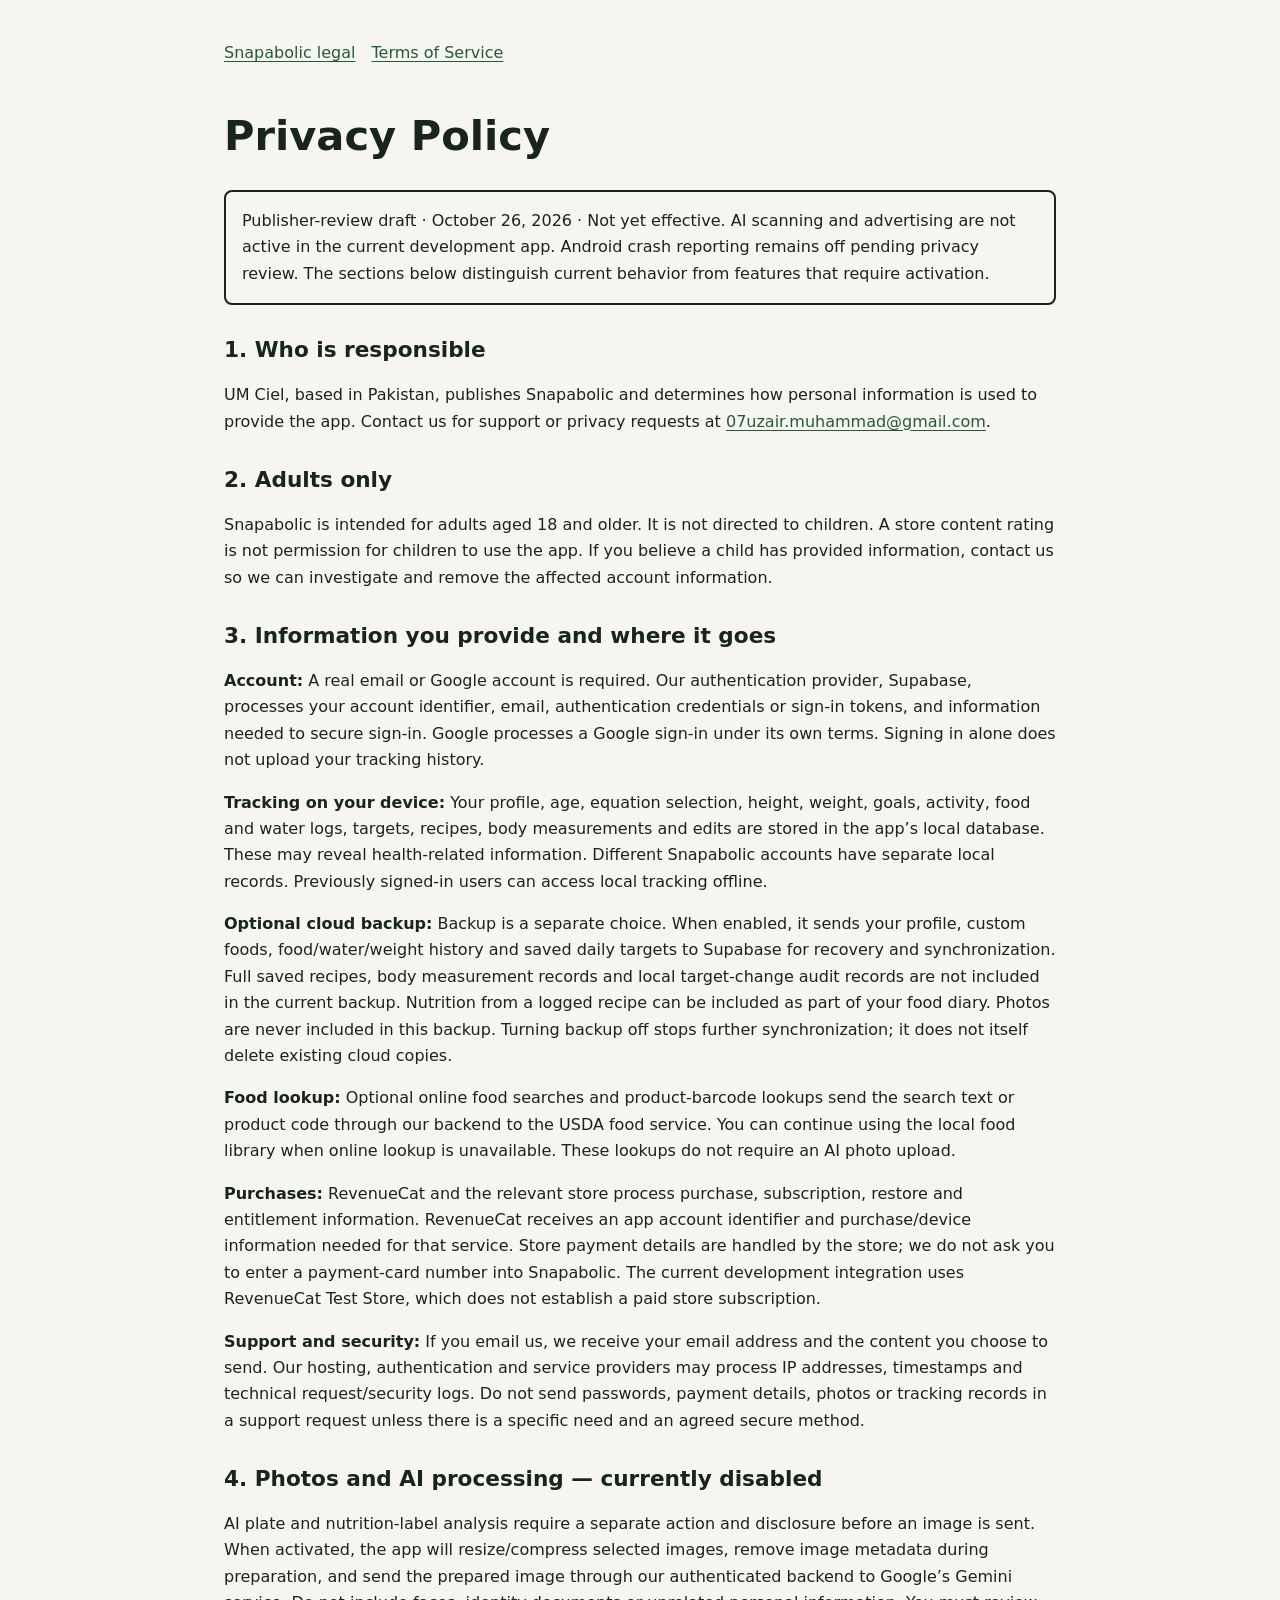
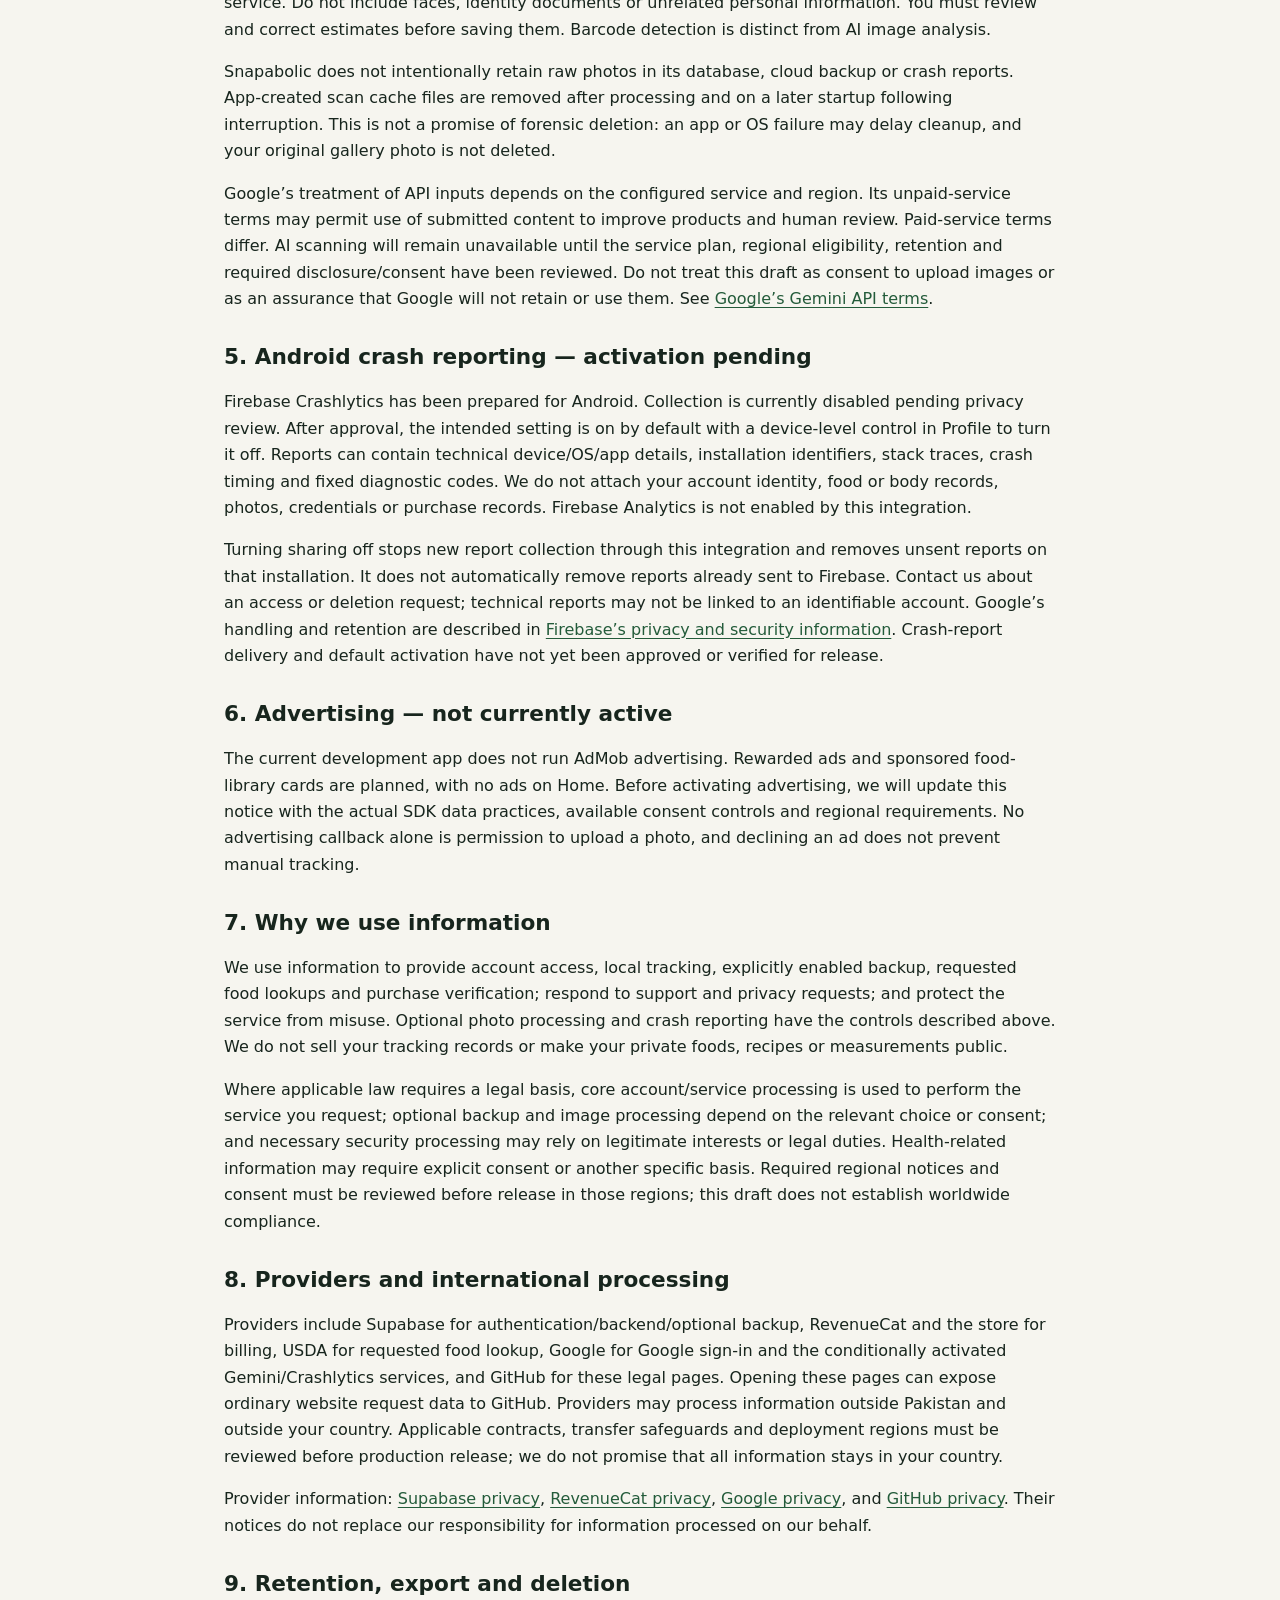
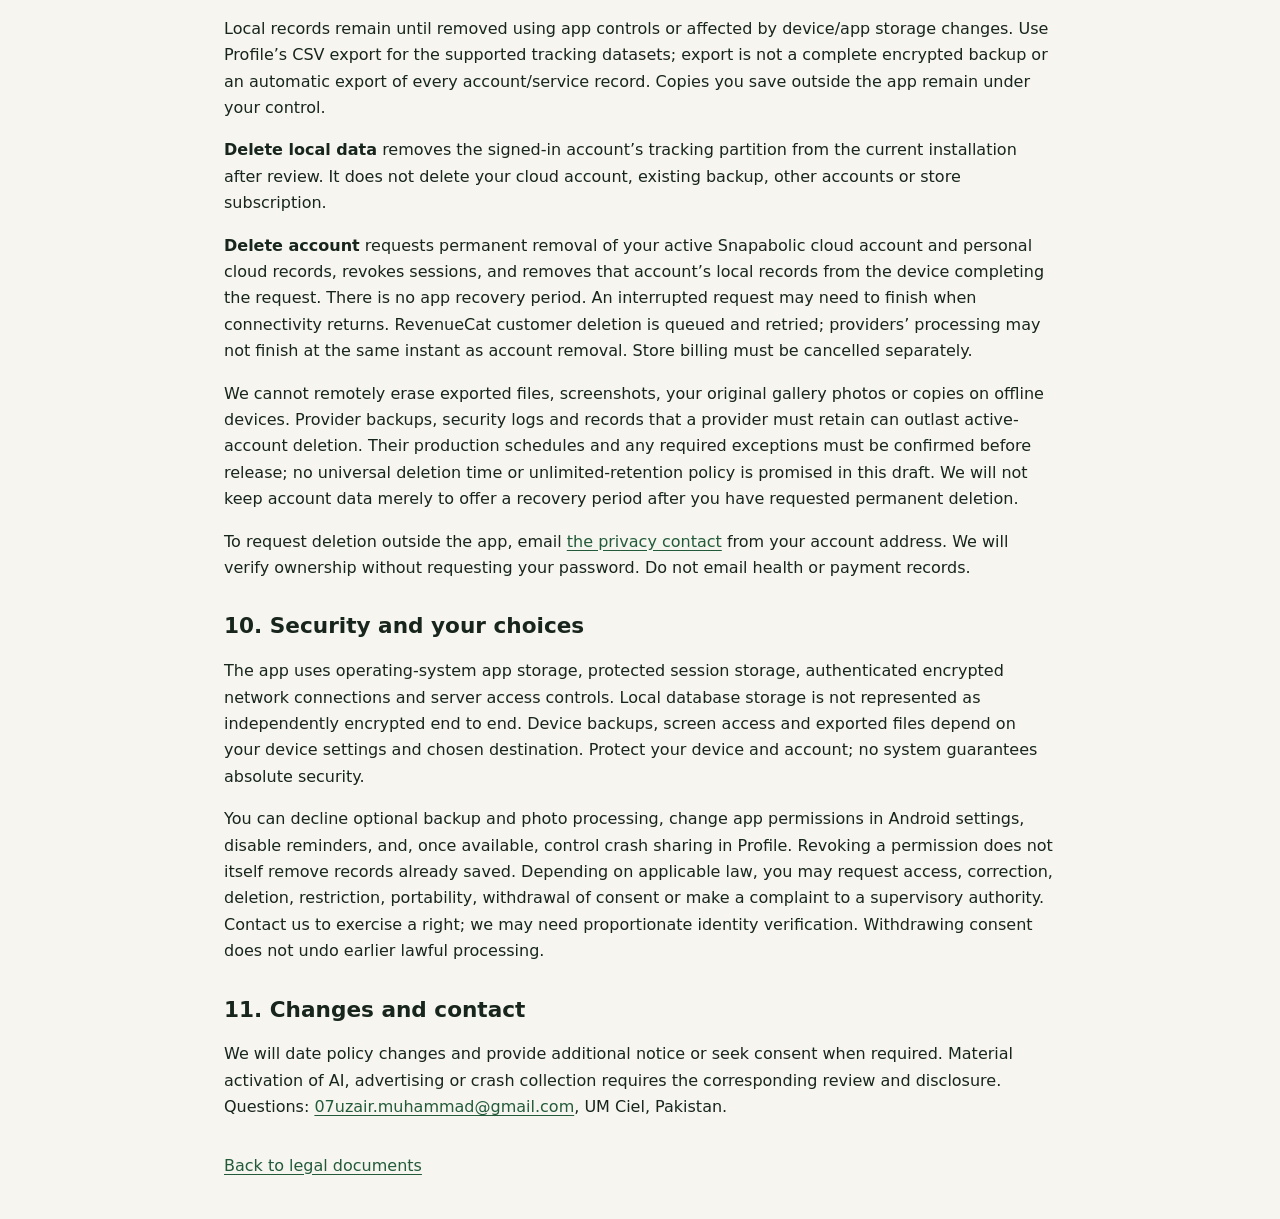
==== privacy.html @ 667eb31a "Publish Snapabolic legal review drafts" ====
<!doctype html>
<html lang="en-US">
  <head>
    <meta charset="utf-8" />
    <meta name="viewport" content="width=device-width, initial-scale=1" />
    <meta name="robots" content="noindex" />
    <title>Snapabolic Privacy Policy — UM Ciel</title>
    <link rel="stylesheet" href="style.css" />
  </head>
  <body>
    <header>
      <nav aria-label="Legal documents">
        <a href="index.html">Snapabolic legal</a><a href="terms.html">Terms of Service</a>
      </nav>
    </header>
    <main>
      <h1>Privacy Policy</h1>
      <p class="notice">
        Publisher-review draft · October 26, 2026 · Not yet effective. AI scanning and advertising
        are not active in the current development app. Android crash reporting remains off pending
        privacy review. The sections below distinguish current behavior from features that require
        activation.
      </p>
      <h2>1. Who is responsible</h2>
      <p>
        UM Ciel, based in Pakistan, publishes Snapabolic and determines how personal information is
        used to provide the app. Contact us for support or privacy requests at
        <a href="mailto:07uzair.muhammad@gmail.com">07uzair.muhammad@gmail.com</a>.
      </p>
      <h2>2. Adults only</h2>
      <p>
        Snapabolic is intended for adults aged 18 and older. It is not directed to children. A store
        content rating is not permission for children to use the app. If you believe a child has
        provided information, contact us so we can investigate and remove the affected account
        information.
      </p>
      <h2>3. Information you provide and where it goes</h2>
      <p>
        <strong>Account:</strong> A real email or Google account is required. Our authentication
        provider, Supabase, processes your account identifier, email, authentication credentials or
        sign-in tokens, and information needed to secure sign-in. Google processes a Google sign-in
        under its own terms. Signing in alone does not upload your tracking history.
      </p>
      <p>
        <strong>Tracking on your device:</strong> Your profile, age, equation selection, height,
        weight, goals, activity, food and water logs, targets, recipes, body measurements and edits
        are stored in the app’s local database. These may reveal health-related information.
        Different Snapabolic accounts have separate local records. Previously signed-in users can
        access local tracking offline.
      </p>
      <p>
        <strong>Optional cloud backup:</strong> Backup is a separate choice. When enabled, it sends
        your profile, custom foods, food/water/weight history and saved daily targets to Supabase
        for recovery and synchronization. Full saved recipes, body measurement records and local
        target-change audit records are not included in the current backup. Nutrition from a logged
        recipe can be included as part of your food diary. Photos are never included in this backup.
        Turning backup off stops further synchronization; it does not itself delete existing cloud
        copies.
      </p>
      <p>
        <strong>Food lookup:</strong> Optional online food searches and product-barcode lookups send
        the search text or product code through our backend to the USDA food service. You can
        continue using the local food library when online lookup is unavailable. These lookups do
        not require an AI photo upload.
      </p>
      <p>
        <strong>Purchases:</strong> RevenueCat and the relevant store process purchase,
        subscription, restore and entitlement information. RevenueCat receives an app account
        identifier and purchase/device information needed for that service. Store payment details
        are handled by the store; we do not ask you to enter a payment-card number into Snapabolic.
        The current development integration uses RevenueCat Test Store, which does not establish a
        paid store subscription.
      </p>
      <p>
        <strong>Support and security:</strong> If you email us, we receive your email address and
        the content you choose to send. Our hosting, authentication and service providers may
        process IP addresses, timestamps and technical request/security logs. Do not send passwords,
        payment details, photos or tracking records in a support request unless there is a specific
        need and an agreed secure method.
      </p>
      <h2>4. Photos and AI processing — currently disabled</h2>
      <p>
        AI plate and nutrition-label analysis require a separate action and disclosure before an
        image is sent. When activated, the app will resize/compress selected images, remove image
        metadata during preparation, and send the prepared image through our authenticated backend
        to Google’s Gemini service. Do not include faces, identity documents or unrelated personal
        information. You must review and correct estimates before saving them. Barcode detection is
        distinct from AI image analysis.
      </p>
      <p>
        Snapabolic does not intentionally retain raw photos in its database, cloud backup or crash
        reports. App-created scan cache files are removed after processing and on a later startup
        following interruption. This is not a promise of forensic deletion: an app or OS failure may
        delay cleanup, and your original gallery photo is not deleted.
      </p>
      <p>
        Google’s treatment of API inputs depends on the configured service and region. Its
        unpaid-service terms may permit use of submitted content to improve products and human
        review. Paid-service terms differ. AI scanning will remain unavailable until the service
        plan, regional eligibility, retention and required disclosure/consent have been reviewed. Do
        not treat this draft as consent to upload images or as an assurance that Google will not
        retain or use them. See
        <a href="https://ai.google.dev/gemini-api/terms">Google’s Gemini API terms</a>.
      </p>
      <h2>5. Android crash reporting — activation pending</h2>
      <p>
        Firebase Crashlytics has been prepared for Android. Collection is currently disabled pending
        privacy review. After approval, the intended setting is on by default with a device-level
        control in Profile to turn it off. Reports can contain technical device/OS/app details,
        installation identifiers, stack traces, crash timing and fixed diagnostic codes. We do not
        attach your account identity, food or body records, photos, credentials or purchase records.
        Firebase Analytics is not enabled by this integration.
      </p>
      <p>
        Turning sharing off stops new report collection through this integration and removes unsent
        reports on that installation. It does not automatically remove reports already sent to
        Firebase. Contact us about an access or deletion request; technical reports may not be
        linked to an identifiable account. Google’s handling and retention are described in
        <a href="https://firebase.google.com/support/privacy"
          >Firebase’s privacy and security information</a
        >. Crash-report delivery and default activation have not yet been approved or verified for
        release.
      </p>
      <h2>6. Advertising — not currently active</h2>
      <p>
        The current development app does not run AdMob advertising. Rewarded ads and sponsored
        food-library cards are planned, with no ads on Home. Before activating advertising, we will
        update this notice with the actual SDK data practices, available consent controls and
        regional requirements. No advertising callback alone is permission to upload a photo, and
        declining an ad does not prevent manual tracking.
      </p>
      <h2>7. Why we use information</h2>
      <p>
        We use information to provide account access, local tracking, explicitly enabled backup,
        requested food lookups and purchase verification; respond to support and privacy requests;
        and protect the service from misuse. Optional photo processing and crash reporting have the
        controls described above. We do not sell your tracking records or make your private foods,
        recipes or measurements public.
      </p>
      <p>
        Where applicable law requires a legal basis, core account/service processing is used to
        perform the service you request; optional backup and image processing depend on the relevant
        choice or consent; and necessary security processing may rely on legitimate interests or
        legal duties. Health-related information may require explicit consent or another specific
        basis. Required regional notices and consent must be reviewed before release in those
        regions; this draft does not establish worldwide compliance.
      </p>
      <h2>8. Providers and international processing</h2>
      <p>
        Providers include Supabase for authentication/backend/optional backup, RevenueCat and the
        store for billing, USDA for requested food lookup, Google for Google sign-in and the
        conditionally activated Gemini/Crashlytics services, and GitHub for these legal pages.
        Opening these pages can expose ordinary website request data to GitHub. Providers may
        process information outside Pakistan and outside your country. Applicable contracts,
        transfer safeguards and deployment regions must be reviewed before production release; we do
        not promise that all information stays in your country.
      </p>
      <p>
        Provider information: <a href="https://supabase.com/privacy">Supabase privacy</a>,
        <a href="https://www.revenuecat.com/privacy">RevenueCat privacy</a>,
        <a href="https://policies.google.com/privacy">Google privacy</a>, and
        <a
          href="https://docs.github.com/en/site-policy/privacy-policies/github-general-privacy-statement"
          >GitHub privacy</a
        >. Their notices do not replace our responsibility for information processed on our behalf.
      </p>
      <h2>9. Retention, export and deletion</h2>
      <p>
        Local records remain until removed using app controls or affected by device/app storage
        changes. Use Profile’s CSV export for the supported tracking datasets; export is not a
        complete encrypted backup or an automatic export of every account/service record. Copies you
        save outside the app remain under your control.
      </p>
      <p>
        <strong>Delete local data</strong> removes the signed-in account’s tracking partition from
        the current installation after review. It does not delete your cloud account, existing
        backup, other accounts or store subscription.
      </p>
      <p>
        <strong>Delete account</strong> requests permanent removal of your active Snapabolic cloud
        account and personal cloud records, revokes sessions, and removes that account’s local
        records from the device completing the request. There is no app recovery period. An
        interrupted request may need to finish when connectivity returns. RevenueCat customer
        deletion is queued and retried; providers’ processing may not finish at the same instant as
        account removal. Store billing must be cancelled separately.
      </p>
      <p>
        We cannot remotely erase exported files, screenshots, your original gallery photos or copies
        on offline devices. Provider backups, security logs and records that a provider must retain
        can outlast active-account deletion. Their production schedules and any required exceptions
        must be confirmed before release; no universal deletion time or unlimited-retention policy
        is promised in this draft. We will not keep account data merely to offer a recovery period
        after you have requested permanent deletion.
      </p>
      <p>
        To request deletion outside the app, email
        <a href="mailto:07uzair.muhammad@gmail.com?subject=Snapabolic%20account%20deletion"
          >the privacy contact</a
        >
        from your account address. We will verify ownership without requesting your password. Do not
        email health or payment records.
      </p>
      <h2>10. Security and your choices</h2>
      <p>
        The app uses operating-system app storage, protected session storage, authenticated
        encrypted network connections and server access controls. Local database storage is not
        represented as independently encrypted end to end. Device backups, screen access and
        exported files depend on your device settings and chosen destination. Protect your device
        and account; no system guarantees absolute security.
      </p>
      <p>
        You can decline optional backup and photo processing, change app permissions in Android
        settings, disable reminders, and, once available, control crash sharing in Profile. Revoking
        a permission does not itself remove records already saved. Depending on applicable law, you
        may request access, correction, deletion, restriction, portability, withdrawal of consent or
        make a complaint to a supervisory authority. Contact us to exercise a right; we may need
        proportionate identity verification. Withdrawing consent does not undo earlier lawful
        processing.
      </p>
      <h2>11. Changes and contact</h2>
      <p>
        We will date policy changes and provide additional notice or seek consent when required.
        Material activation of AI, advertising or crash collection requires the corresponding review
        and disclosure. Questions:
        <a href="mailto:07uzair.muhammad@gmail.com">07uzair.muhammad@gmail.com</a>, UM Ciel,
        Pakistan.
      </p>
    </main>
    <footer><a href="index.html">Back to legal documents</a></footer>
  </body>
</html>
---- style.css ----
:root {
  color-scheme: light dark;
  font-family: system-ui, sans-serif;
  line-height: 1.65;
  color: #17251d;
  background: #f6f5ef;
}
body {
  max-width: 52rem;
  margin: 0 auto;
  padding: 1.5rem;
}
header,
footer {
  padding: 1rem 0;
}
nav {
  display: flex;
  flex-wrap: wrap;
  gap: 1rem;
}
a {
  color: #235b3a;
  text-underline-offset: 0.2em;
}
h1,
h2 {
  line-height: 1.25;
}
h1 {
  font-size: clamp(1.8rem, 6vw, 2.6rem);
}
h2 {
  margin-top: 2rem;
  font-size: 1.35rem;
}
.notice {
  padding: 1rem;
  border: 2px solid currentColor;
  border-radius: 0.5rem;
}
:focus-visible {
  outline: 3px solid currentColor;
  outline-offset: 4px;
}
@media (prefers-color-scheme: dark) {
  :root {
    color: #eef4ea;
    background: #101b16;
  }
  a {
    color: #a7dfb7;
  }
}
@media print {
  :root {
    color: #000;
    background: #fff;
  }
  nav {
    display: none;
  }
  body {
    max-width: none;
    padding: 0;
  }
}
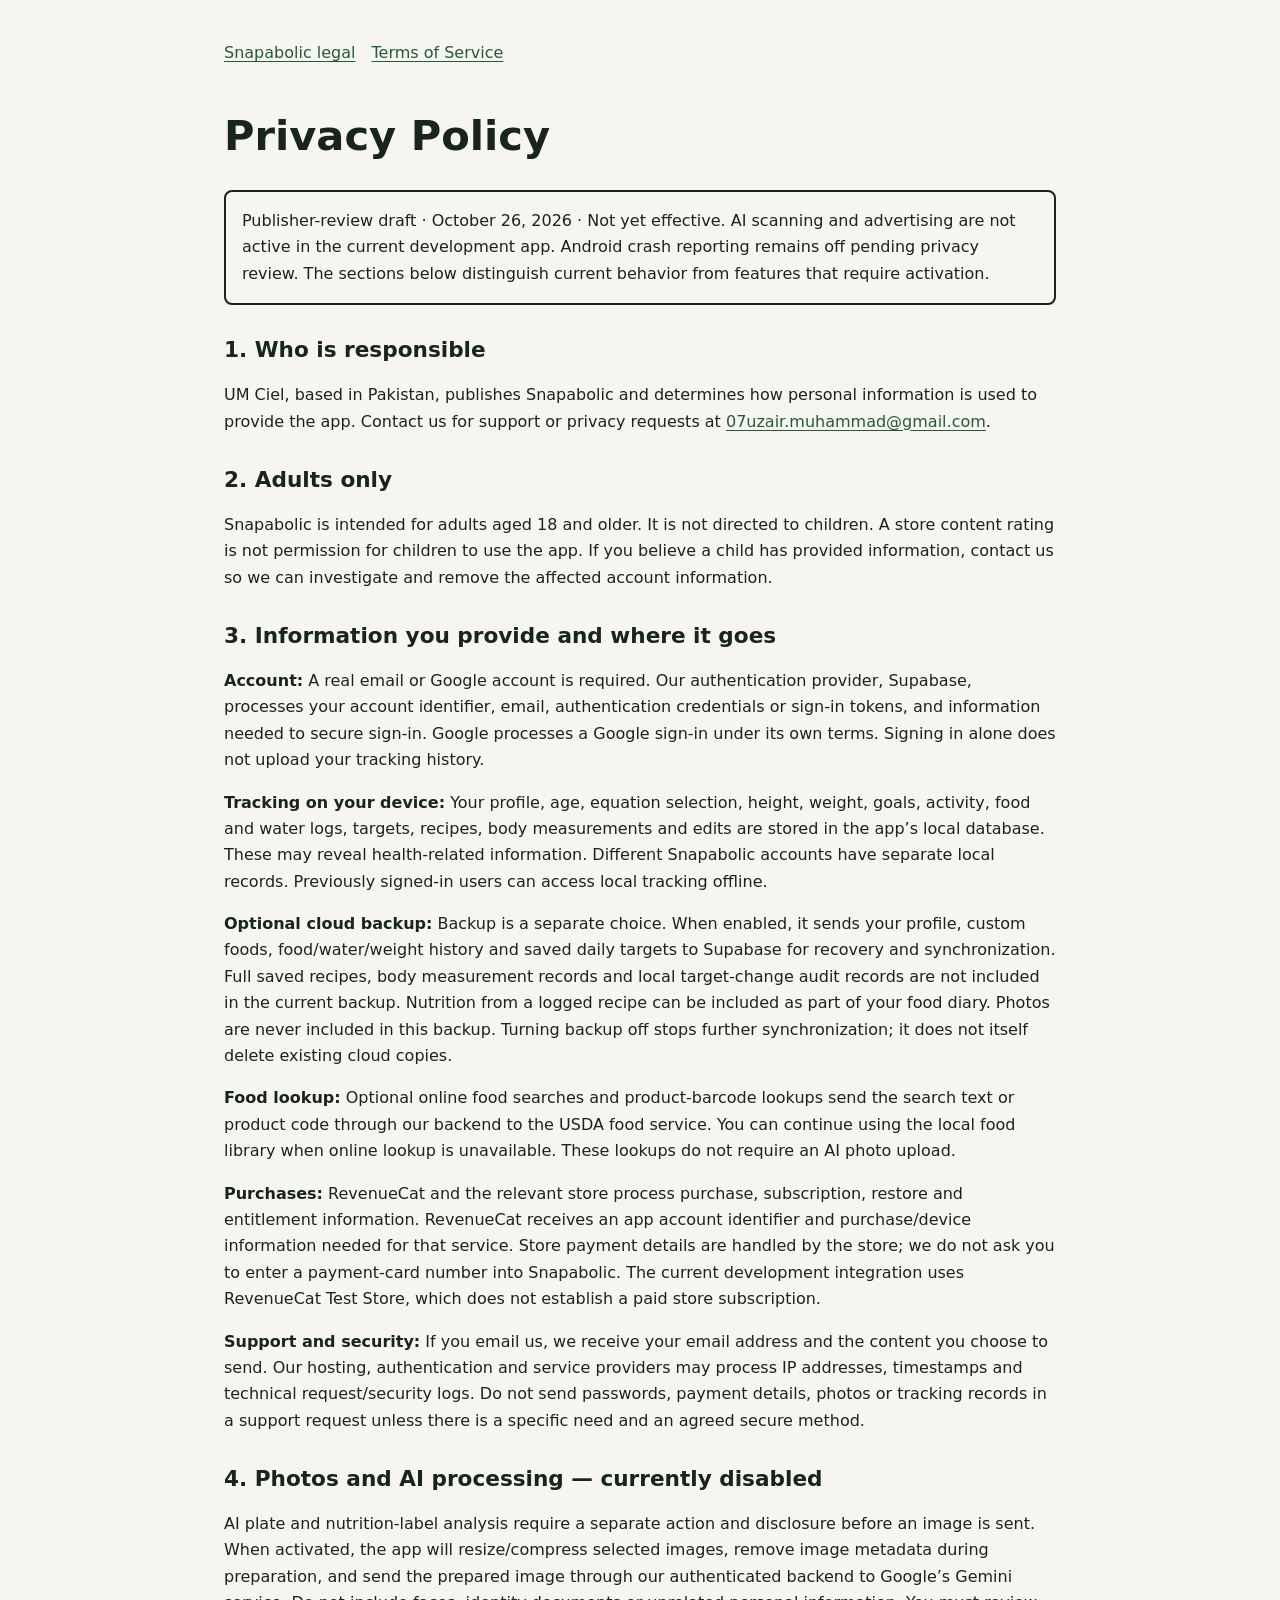
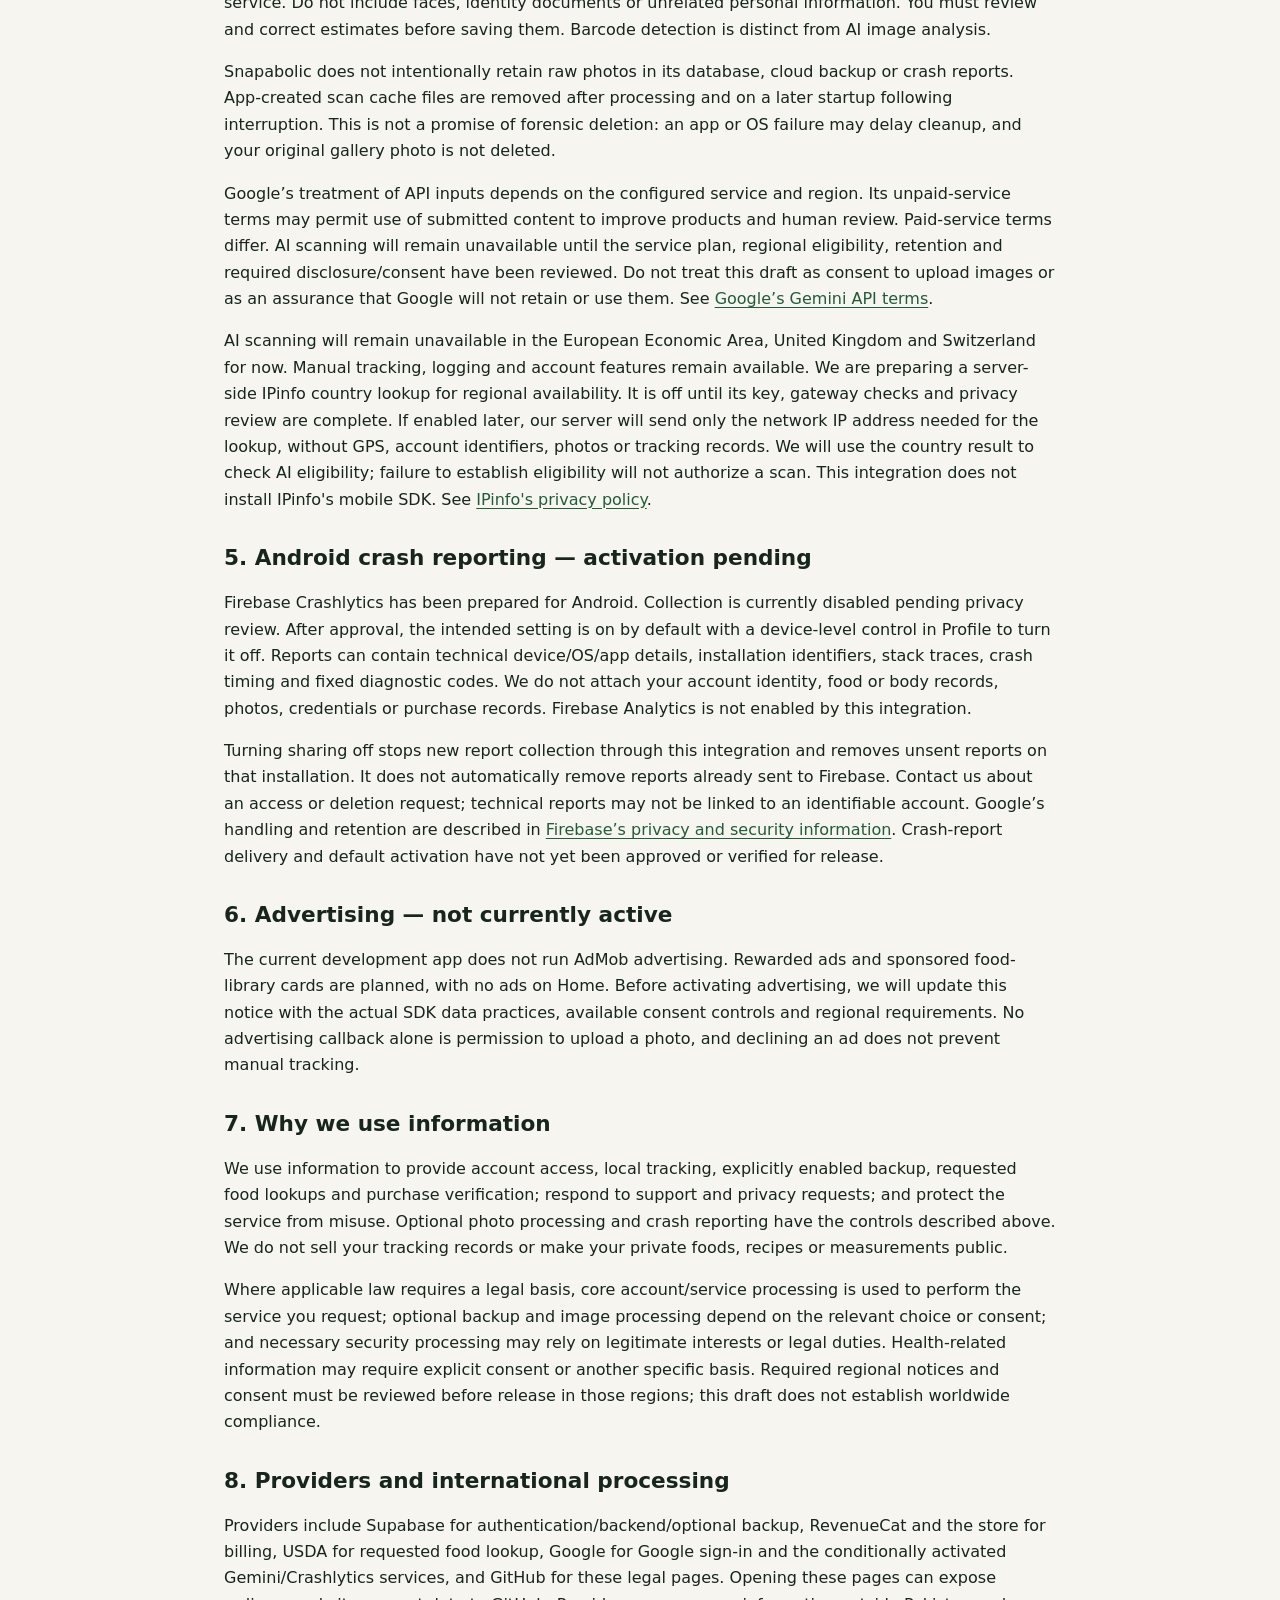
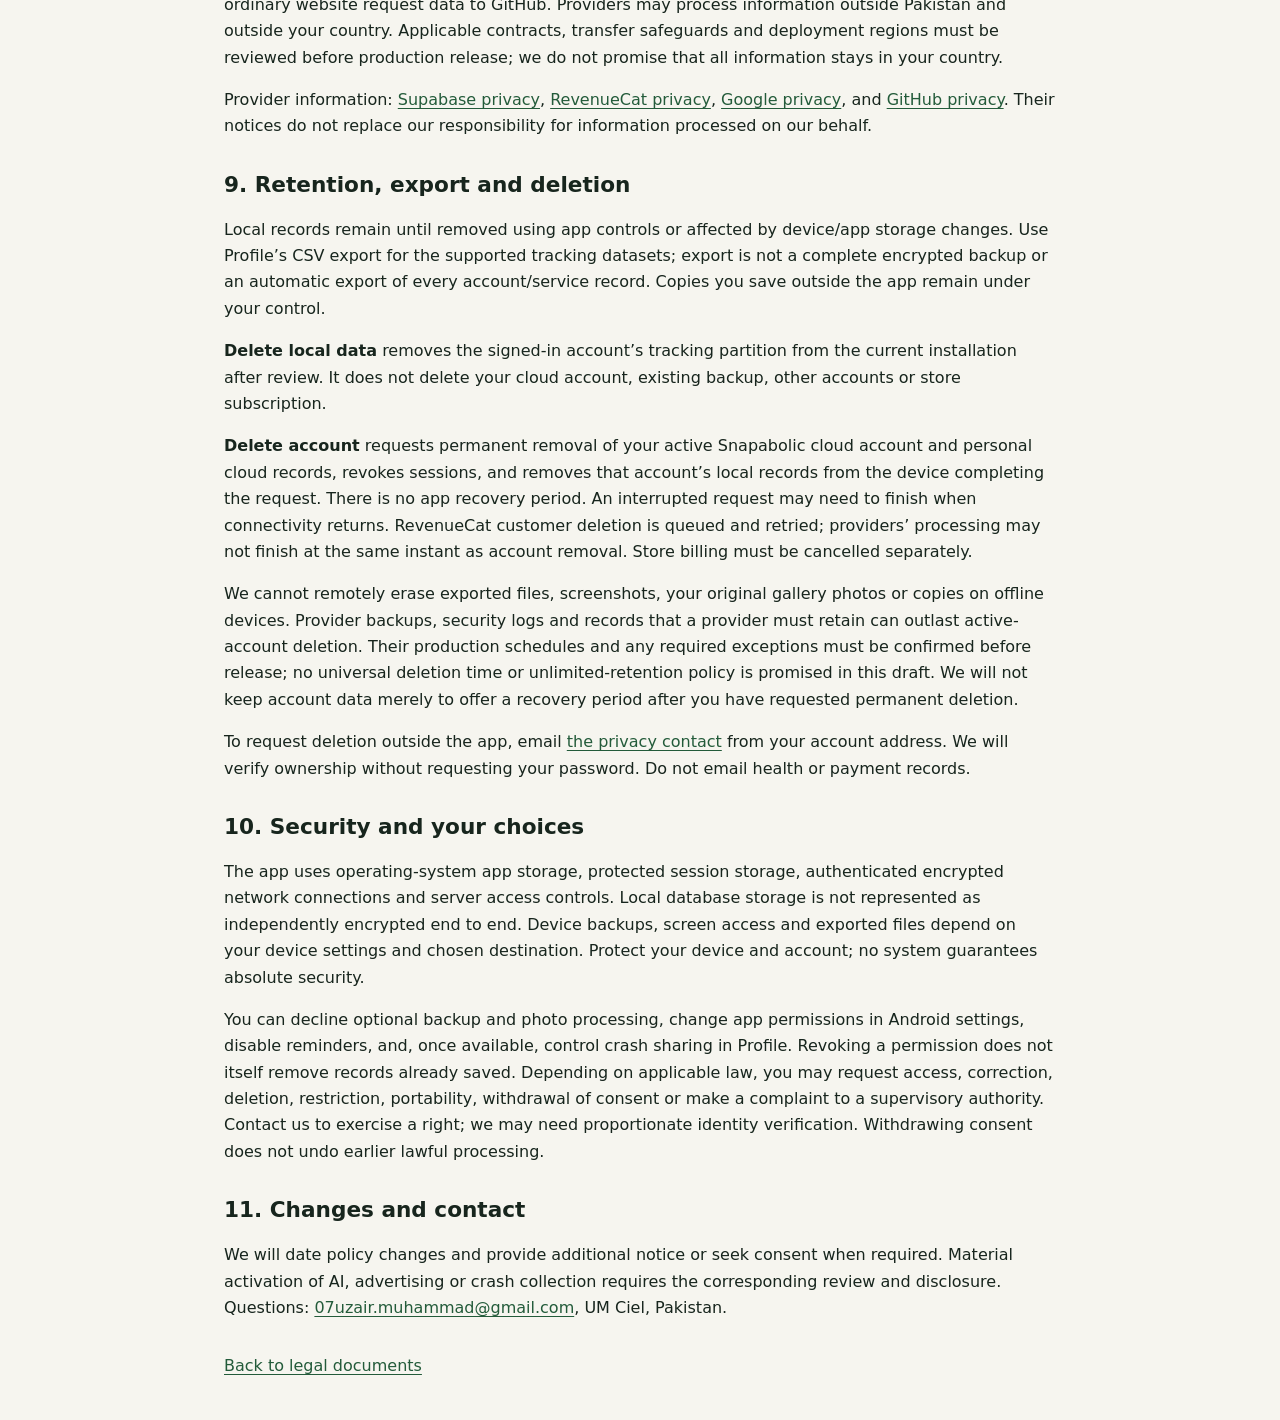
==== commit d315ace3: "Describe disabled regional AI and IPinfo preparation in draft" ====
--- a/privacy.html
+++ b/privacy.html
@@ -102,6 +102,16 @@
         retain or use them. See
         <a href="https://ai.google.dev/gemini-api/terms">Google’s Gemini API terms</a>.
       </p>
+      <p>
+        AI scanning will remain unavailable in the European Economic Area, United Kingdom and
+        Switzerland for now. Manual tracking, logging and account features remain available. We are
+        preparing a server-side IPinfo country lookup for regional availability. It is off until its
+        key, gateway checks and privacy review are complete. If enabled later, our server will send
+        only the network IP address needed for the lookup, without GPS, account identifiers, photos
+        or tracking records. We will use the country result to check AI eligibility; failure to
+        establish eligibility will not authorize a scan. This integration does not install IPinfo's
+        mobile SDK. See <a href="https://ipinfo.io/privacy-policy">IPinfo's privacy policy</a>.
+      </p>
       <h2>5. Android crash reporting — activation pending</h2>
       <p>
         Firebase Crashlytics has been prepared for Android. Collection is currently disabled pending
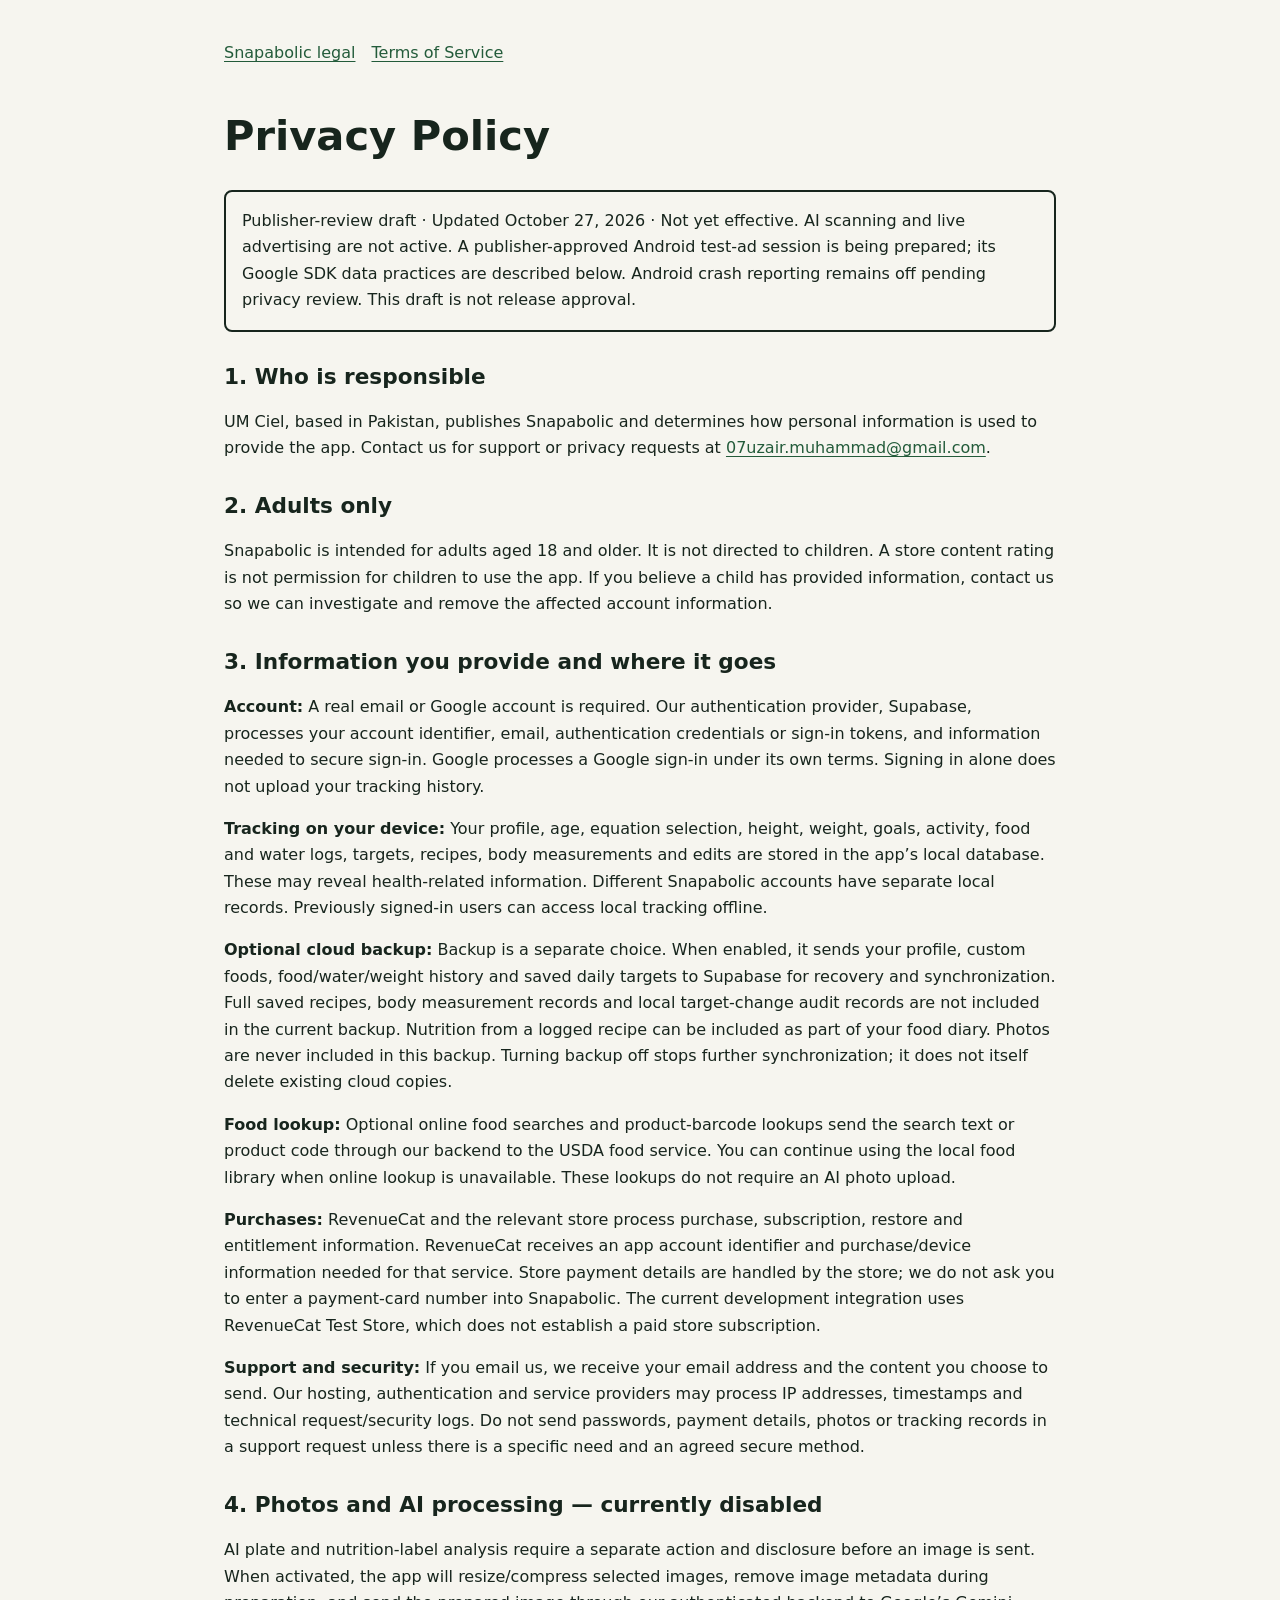
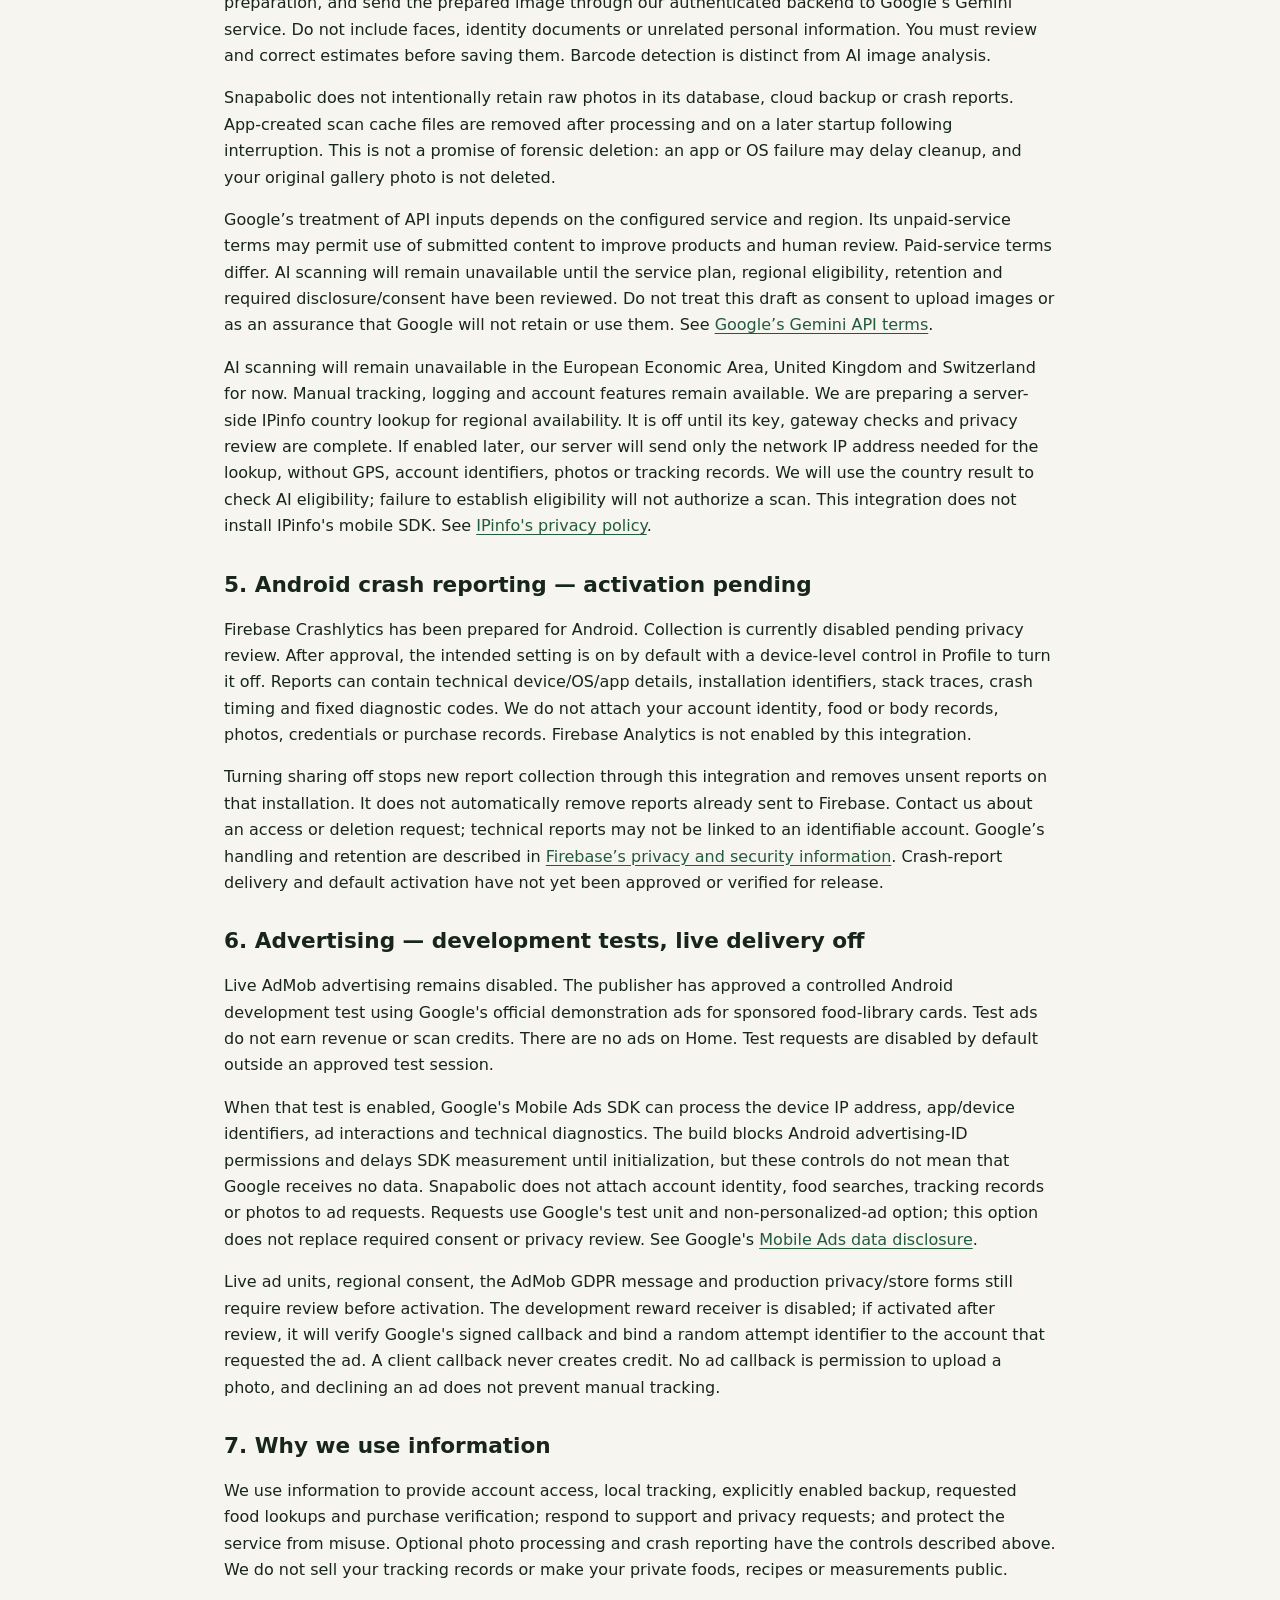
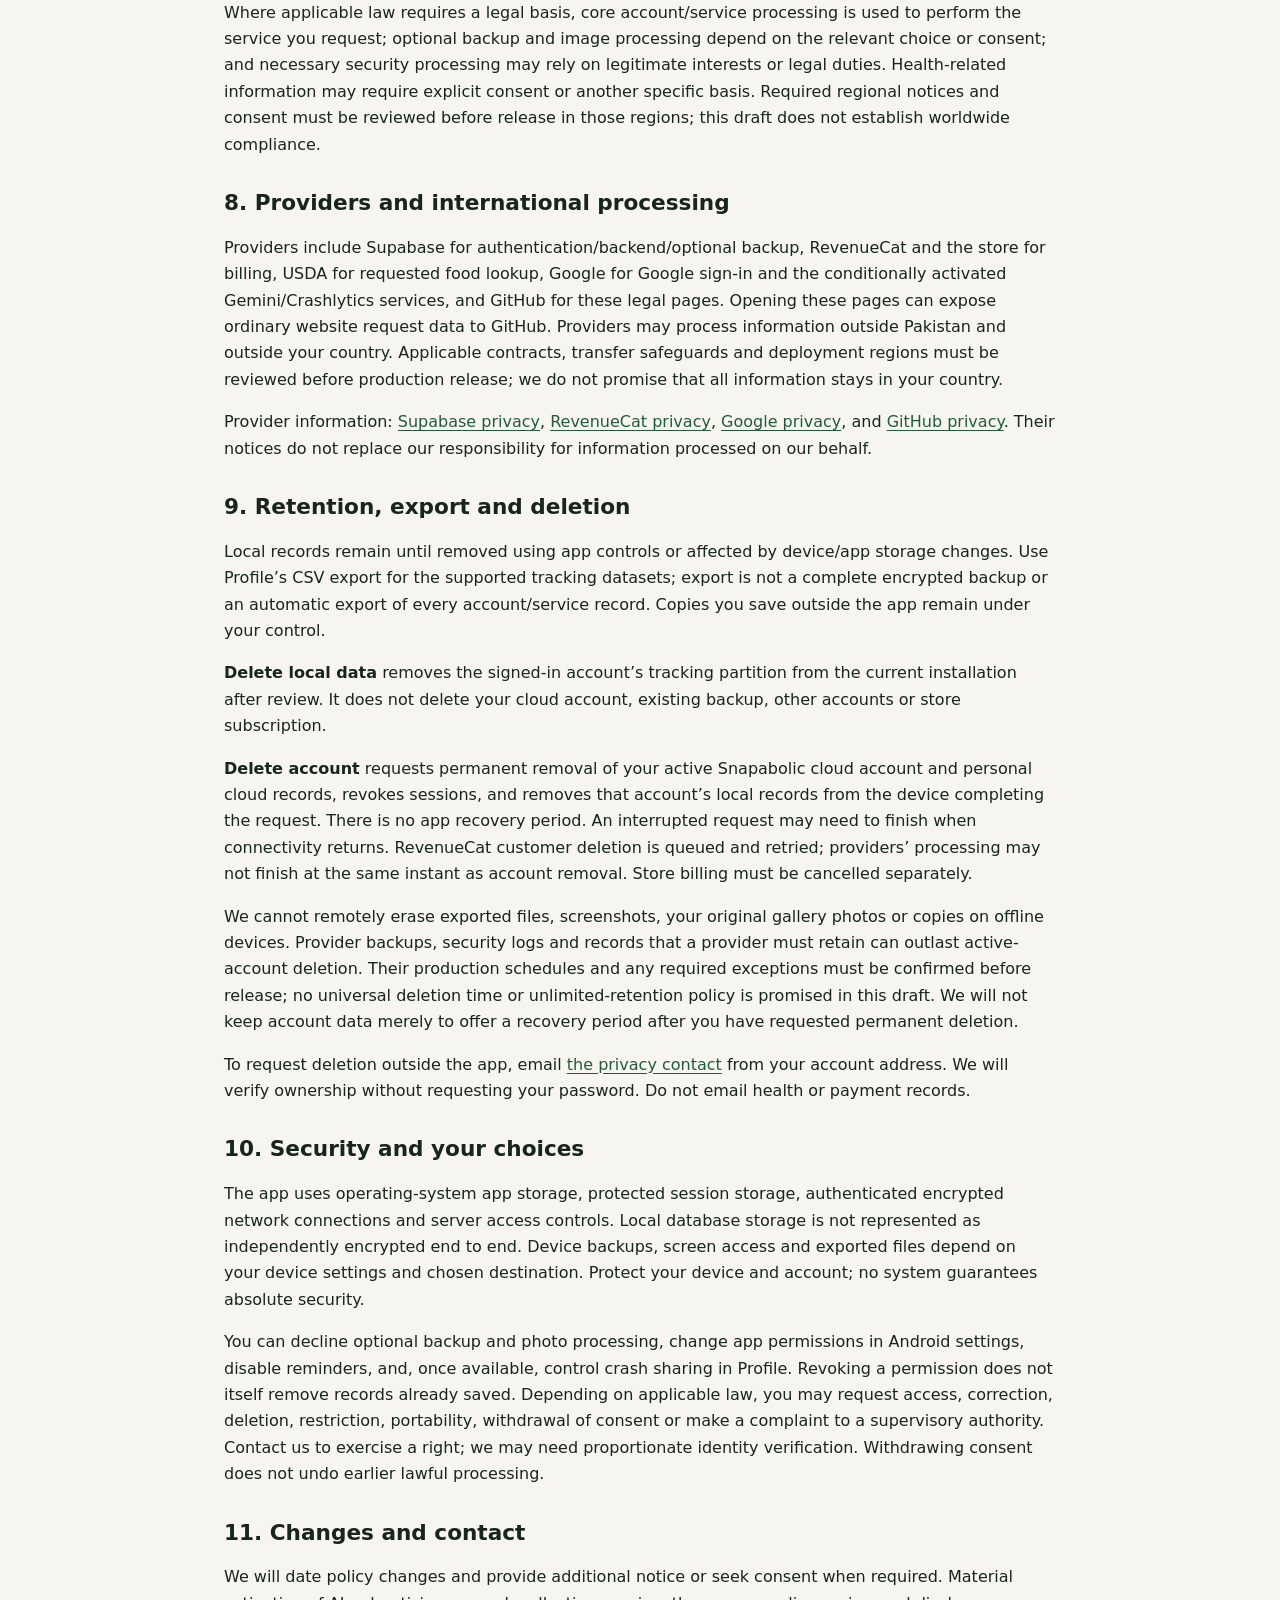
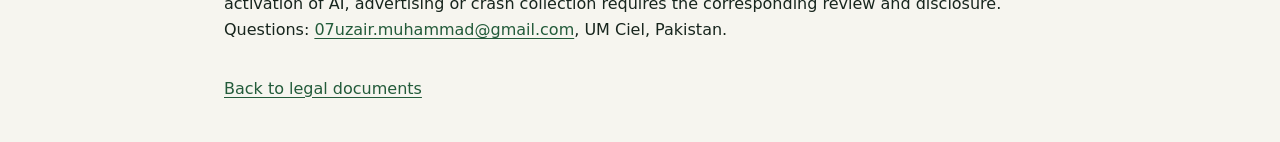
==== commit aa892a94: "Clarify controlled Android test ad processing in privacy draft" ====
--- a/privacy.html
+++ b/privacy.html
@@ -16,10 +16,10 @@
     <main>
       <h1>Privacy Policy</h1>
       <p class="notice">
-        Publisher-review draft · October 26, 2026 · Not yet effective. AI scanning and advertising
-        are not active in the current development app. Android crash reporting remains off pending
-        privacy review. The sections below distinguish current behavior from features that require
-        activation.
+        Publisher-review draft · Updated October 27, 2026 · Not yet effective. AI scanning and live
+        advertising are not active. A publisher-approved Android test-ad session is being prepared;
+        its Google SDK data practices are described below. Android crash reporting remains off
+        pending privacy review. This draft is not release approval.
       </p>
       <h2>1. Who is responsible</h2>
       <p>
@@ -131,13 +131,32 @@
         >. Crash-report delivery and default activation have not yet been approved or verified for
         release.
       </p>
-      <h2>6. Advertising — not currently active</h2>
-      <p>
-        The current development app does not run AdMob advertising. Rewarded ads and sponsored
-        food-library cards are planned, with no ads on Home. Before activating advertising, we will
-        update this notice with the actual SDK data practices, available consent controls and
-        regional requirements. No advertising callback alone is permission to upload a photo, and
-        declining an ad does not prevent manual tracking.
+      <h2>6. Advertising — development tests, live delivery off</h2>
+      <p>
+        Live AdMob advertising remains disabled. The publisher has approved a controlled Android
+        development test using Google's official demonstration ads for sponsored food-library cards.
+        Test ads do not earn revenue or scan credits. There are no ads on Home. Test requests are
+        disabled by default outside an approved test session.
+      </p>
+      <p>
+        When that test is enabled, Google's Mobile Ads SDK can process the device IP address,
+        app/device identifiers, ad interactions and technical diagnostics. The build blocks Android
+        advertising-ID permissions and delays SDK measurement until initialization, but these
+        controls do not mean that Google receives no data. Snapabolic does not attach account
+        identity, food searches, tracking records or photos to ad requests. Requests use Google's
+        test unit and non-personalized-ad option; this option does not replace required consent or
+        privacy review. See Google's
+        <a href="https://developers.google.com/admob/android/privacy/play-data-disclosure"
+          >Mobile Ads data disclosure</a
+        >.
+      </p>
+      <p>
+        Live ad units, regional consent, the AdMob GDPR message and production privacy/store forms
+        still require review before activation. The development reward receiver is disabled; if
+        activated after review, it will verify Google's signed callback and bind a random attempt
+        identifier to the account that requested the ad. A client callback never creates credit. No
+        ad callback is permission to upload a photo, and declining an ad does not prevent manual
+        tracking.
       </p>
       <h2>7. Why we use information</h2>
       <p>
